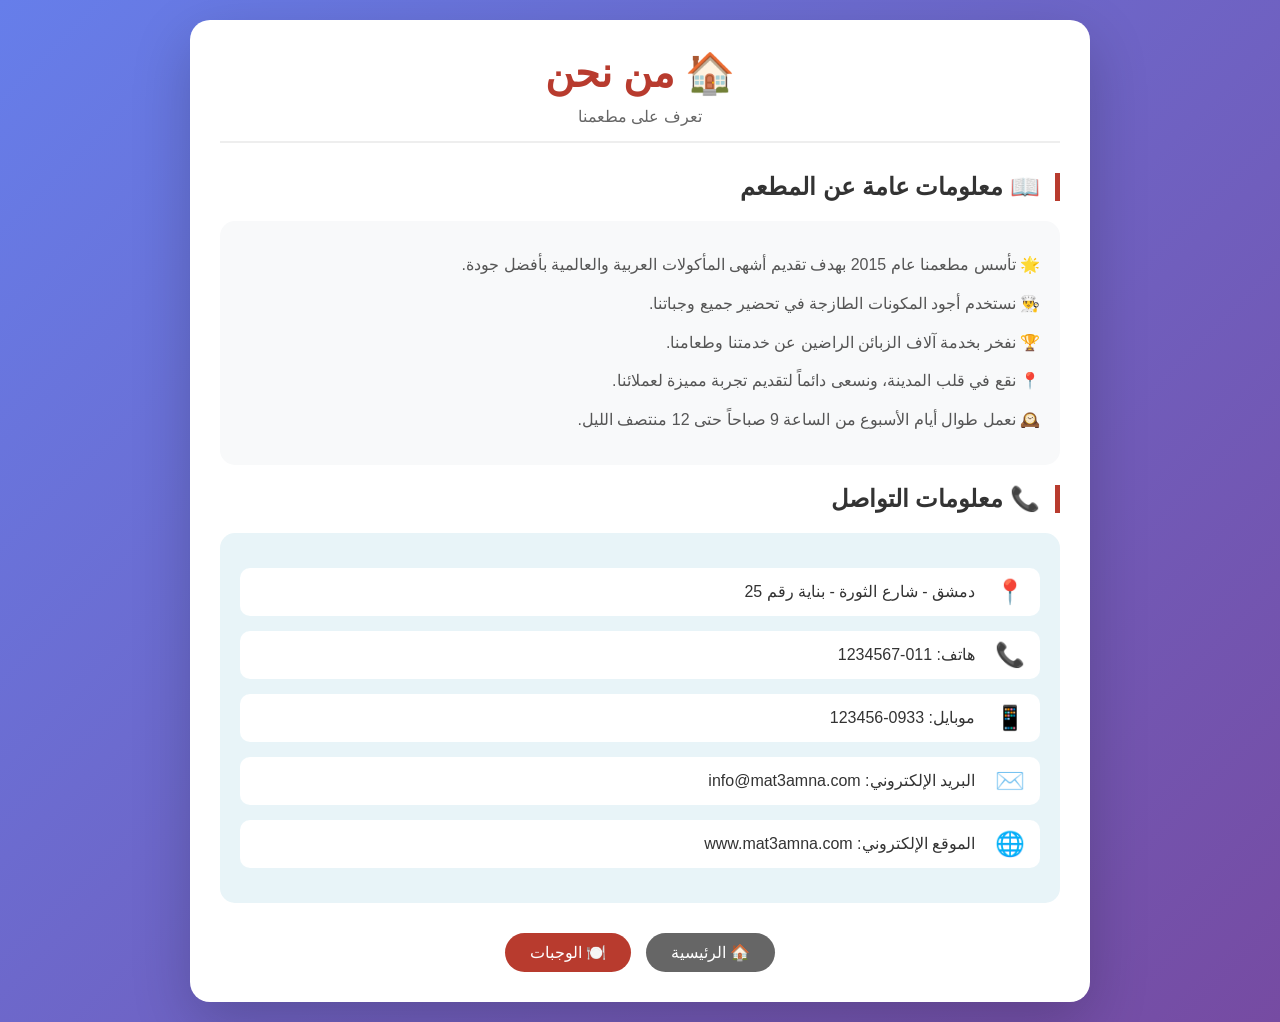
==== AboutUs.html @ f8fb65ef "Add files via upload اول رفع للملفات الصحيحة" ====
<!DOCTYPE html>
<html lang="ar" dir="rtl">
<head>
    <meta charset="UTF-8">
    <title>مطعمنا - من نحن</title>
    <link rel="stylesheet" href="style.css">
</head>
<body>
    <div class="container">
        <h1>🏠 من نحن</h1>
        <div class="subtitle">تعرف على مطعمنا</div>

        <h2>📖 معلومات عامة عن المطعم</h2>
        <div class="info-card">
            <p>🌟 تأسس مطعمنا عام 2015 بهدف تقديم أشهى المأكولات العربية والعالمية بأفضل جودة.</p>
            <p>👨‍🍳 نستخدم أجود المكونات الطازجة في تحضير جميع وجباتنا.</p>
            <p>🏆 نفخر بخدمة آلاف الزبائن الراضين عن خدمتنا وطعامنا.</p>
            <p>📍 نقع في قلب المدينة، ونسعى دائماً لتقديم تجربة مميزة لعملائنا.</p>
            <p>🕰️ نعمل طوال أيام الأسبوع من الساعة 9 صباحاً حتى 12 منتصف الليل.</p>
        </div>

        <h2>📞 معلومات التواصل</h2>
        <div class="contact-info">
            <div class="contact-item">
                <span class="contact-icon">📍</span>
                <span class="contact-text">دمشق - شارع الثورة - بناية رقم 25</span>
            </div>
            <div class="contact-item">
                <span class="contact-icon">📞</span>
                <span class="contact-text">هاتف: 011-1234567</span>
            </div>
            <div class="contact-item">
                <span class="contact-icon">📱</span>
                <span class="contact-text">موبايل: 0933-123456</span>
            </div>
            <div class="contact-item">
                <span class="contact-icon">✉️</span>
                <span class="contact-text">البريد الإلكتروني: info@mat3amna.com</span>
            </div>
            <div class="contact-item">
                <span class="contact-icon">🌐</span>
                <span class="contact-text">الموقع الإلكتروني: www.mat3amna.com</span>
            </div>
        </div>

        <div class="nav-buttons">
            <a href="index.html" class="btn btn-home">🏠 الرئيسية</a>
            <a href="Meals.html" class="btn">🍽️ الوجبات</a>
        </div>
    </div>

    <script src="https://code.jquery.com/jquery-3.7.1.min.js"></script>
</body>
</html>
---- style.css ----
* {
    margin: 0;
    padding: 0;
    box-sizing: border-box;
}

body {
    font-family: 'Segoe UI', Tahoma, Geneva, Verdana, sans-serif;
    background: linear-gradient(135deg, #667eea 0%, #764ba2 100%);
    min-height: 100vh;
    padding: 20px;
}

.container {
    max-width: 900px;
    margin: auto;
    background: white;
    border-radius: 20px;
    padding: 30px;
    box-shadow: 0 20px 60px rgba(0,0,0,0.2);
}

h1 {
    color: #b83b2e;
    text-align: center;
    margin-bottom: 10px;
    font-size: 2.5em;
}

.subtitle {
    text-align: center;
    color: #666;
    margin-bottom: 30px;
    border-bottom: 2px solid #eee;
    padding-bottom: 15px;
}

h2 {
    color: #333;
    margin: 20px 0 15px 0;
    border-right: 5px solid #b83b2e;
    padding-right: 15px;
}

.member {
    background: #f8f9fa;
    border-radius: 10px;
    padding: 12px 20px;
    margin: 10px 0;
    display: flex;
    justify-content: space-between;
    align-items: center;
    flex-wrap: wrap;
}

.member-name {
    font-weight: bold;
    color: #333;
}

.member-id {
    color: #666;
    font-family: monospace;
    font-size: 1.1em;
}

.link-box {
    background: #e8f4f8;
    border-radius: 10px;
    padding: 15px;
    margin: 15px 0;
    text-align: center;
    border: 1px dashed #0099cc;
}

.link-box a {
    color: #0099cc;
    text-decoration: none;
    font-weight: bold;
}

.note {
    background: #fff3cd;
    border-right: 5px solid #ffc107;
    padding: 15px;
    border-radius: 10px;
    margin-top: 25px;
}

.nav-buttons {
    display: flex;
    gap: 15px;
    justify-content: center;
    margin-top: 30px;
    flex-wrap: wrap;
}

.btn {
    background: #b83b2e;
    color: white;
    padding: 10px 25px;
    border-radius: 25px;
    text-decoration: none;
    transition: 0.3s;
    display: inline-block;
}

.btn:hover {
    background: #8b2a1f;
    transform: scale(1.05);
}

table {
    width: 100%;
    border-collapse: collapse;
    margin: 20px 0;
}

th, td {
    border: 1px solid #ddd;
    padding: 12px;
    text-align: center;
}

th {
    background-color: #b83b2e;
    color: white;
}

tr:nth-child(even) {
    background-color: #f9f9f9;
}

.details-row {
    background-color: #fff3cd;
}

.details-content {
    text-align: right;
    padding: 15px;
    line-height: 1.8;
}

.btn-details {
    background-color: #0099cc;
    color: white;
    border: none;
    padding: 8px 15px;
    border-radius: 5px;
    cursor: pointer;
    transition: 0.3s;
}

.btn-details:hover {
    background-color: #007799;
}

input[type="checkbox"] {
    width: 20px;
    height: 20px;
    cursor: pointer;
}

.continue-btn {
    background-color: #b83b2e;
    color: white;
    border: none;
    padding: 12px 30px;
    border-radius: 25px;
    font-size: 1.1em;
    cursor: pointer;
    margin-top: 20px;
    transition: 0.3s;
}

.continue-btn:hover {
    background-color: #8b2a1f;
    transform: scale(1.05);
}

.form-container {
    margin-top: 30px;
    padding: 20px;
    background: #f8f9fa;
    border-radius: 15px;
    display: none;
}

.form-group {
    margin: 15px 0;
}

.form-group label {
    display: inline-block;
    width: 150px;
    font-weight: bold;
}

.form-group input {
    padding: 8px;
    width: 250px;
    border: 1px solid #ddd;
    border-radius: 5px;
}

.error {
    color: red;
    font-size: 0.8em;
    margin-right: 155px;
    margin-top: 5px;
}

.submit-btn {
    background-color: #28a745;
    color: white;
    border: none;
    padding: 10px 25px;
    border-radius: 5px;
    cursor: pointer;
    margin-right: 155px;
}

.btn-home {
    background: #666;
}

.btn-home:hover {
    background: #444;
}

.info-card {
    background: #f8f9fa;
    border-radius: 15px;
    padding: 20px;
    margin: 20px 0;
    line-height: 1.8;
}

.info-card p {
    margin: 10px 0;
    color: #555;
}

.contact-info {
    background: #e8f4f8;
    border-radius: 15px;
    padding: 20px;
    margin: 20px 0;
}

.contact-item {
    display: flex;
    align-items: center;
    gap: 15px;
    margin: 15px 0;
    padding: 10px;
    background: white;
    border-radius: 10px;
}

.contact-icon {
    font-size: 1.5em;
    min-width: 40px;
    text-align: center;
}

.contact-text {
    color: #333;
}
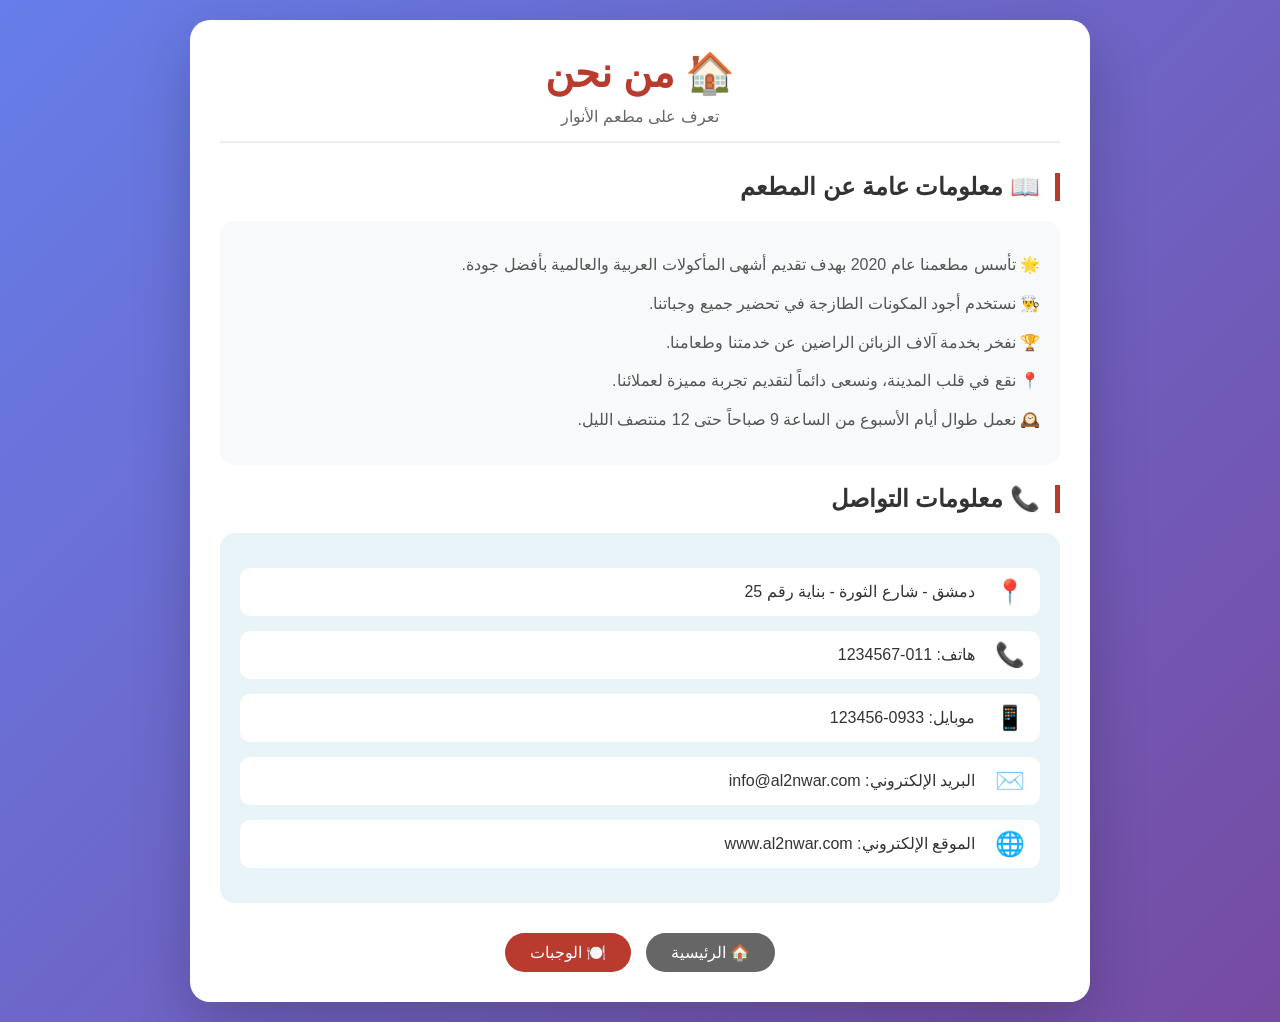
==== commit 79f1726e: "Update AboutUs.html تم تعديل اسم المطعم" ====
--- a/AboutUs.html
+++ b/AboutUs.html
@@ -2,17 +2,17 @@
 <html lang="ar" dir="rtl">
 <head>
     <meta charset="UTF-8">
-    <title>مطعمنا - من نحن</title>
+    <title>مطعم الأنوار  - من نحن</title>
     <link rel="stylesheet" href="style.css">
 </head>
 <body>
     <div class="container">
         <h1>🏠 من نحن</h1>
-        <div class="subtitle">تعرف على مطعمنا</div>
+        <div class="subtitle">تعرف على مطعم الأنوار </div>
 
         <h2>📖 معلومات عامة عن المطعم</h2>
         <div class="info-card">
-            <p>🌟 تأسس مطعمنا عام 2015 بهدف تقديم أشهى المأكولات العربية والعالمية بأفضل جودة.</p>
+            <p>🌟 تأسس مطعمنا عام 2020 بهدف تقديم أشهى المأكولات العربية والعالمية بأفضل جودة.</p>
             <p>👨‍🍳 نستخدم أجود المكونات الطازجة في تحضير جميع وجباتنا.</p>
             <p>🏆 نفخر بخدمة آلاف الزبائن الراضين عن خدمتنا وطعامنا.</p>
             <p>📍 نقع في قلب المدينة، ونسعى دائماً لتقديم تجربة مميزة لعملائنا.</p>
@@ -35,11 +35,11 @@
             </div>
             <div class="contact-item">
                 <span class="contact-icon">✉️</span>
-                <span class="contact-text">البريد الإلكتروني: info@mat3amna.com</span>
+                <span class="contact-text">البريد الإلكتروني: info@al2nwar.com</span>
             </div>
             <div class="contact-item">
                 <span class="contact-icon">🌐</span>
-                <span class="contact-text">الموقع الإلكتروني: www.mat3amna.com</span>
+                <span class="contact-text">الموقع الإلكتروني: www.al2nwar.com</span>
             </div>
         </div>
 
@@ -51,4 +51,4 @@
 
     <script src="https://code.jquery.com/jquery-3.7.1.min.js"></script>
 </body>
-</html>+</html>
